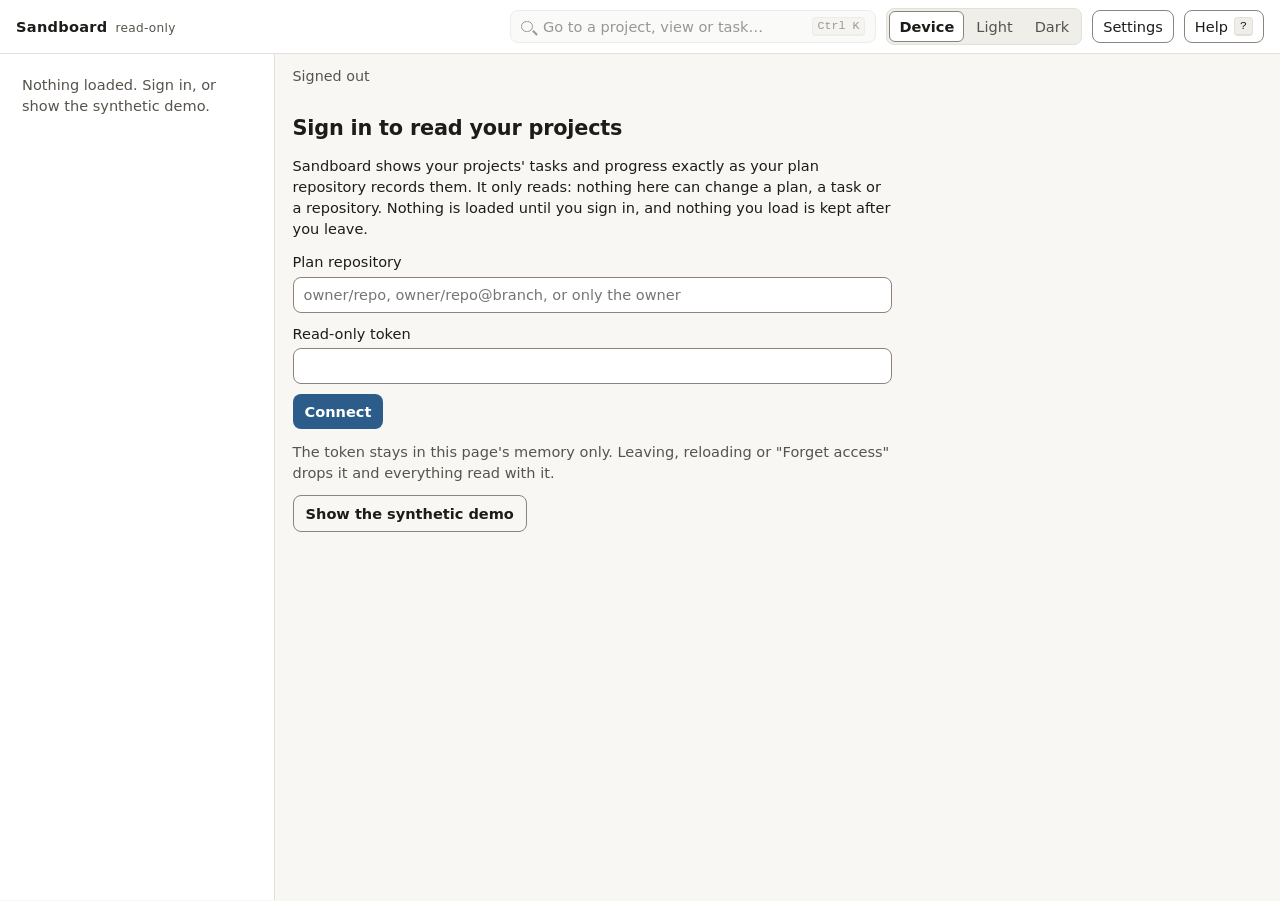
==== src/index.html @ 8b832ea3 "Merge pull request #35: Board, Table, Timeline and Calendar task views Reviewed by ChatGPT: REVIEW P" ====
<!doctype html>
<html lang="en" class="pending">
<head>
<meta charset="utf-8">
<meta http-equiv="Content-Security-Policy" content="default-src 'none'; script-src 'self'; style-src 'self'; img-src 'self' data:; font-src 'self'; connect-src https://api.github.com; base-uri 'none'; form-action 'none'">
<meta name="referrer" content="no-referrer">
<meta name="viewport" content="width=device-width, initial-scale=1">
<title>Sandboard</title>
<link rel="stylesheet" href="style.css">
<script src="demo-data.js" defer></script>
<script src="sb-core.js" defer></script>
<script src="sb-readers.js" defer></script>
<script src="sb-render.js" defer></script>
<script src="sb-model.js" defer></script>
<script src="sb-demo.js" defer></script>
<script src="sb-views.js" defer></script>
<script src="sb-repos.js" defer></script>
<script src="sb-home.js" defer></script>
<script src="sb-taskviews.js" defer></script>
<script src="sb-history.js" defer></script>
<script src="sb-work.js" defer></script>
<script src="sb-code.js" defer></script>
<script src="sb-search.js" defer></script>
<script src="sb-gif.js" defer></script>
<script src="sb-atlas-graph.js" defer></script>
<script src="sb-atlas-tree.js" defer></script>
<script src="sb-atlas-account.js" defer></script>
<script src="sb-atlas.js" defer></script>
<script src="app.js" defer></script>
</head>
<body>
<a class="skip" href="#main">Skip to content</a>
<div class="shell" id="shell">
  <header class="top">
    <button type="button" class="tool menu-btn" id="menu" aria-expanded="false" aria-controls="side">Menu</button>
    <div class="brand">Sandboard <small class="muted" id="mode" data-tip="Sandboard only reads. Nothing here can change a plan, a task or a repository.">read-only</small></div>
    <button type="button" class="tool jump" id="goto-open" aria-keyshortcuts="Control+K Meta+K" disabled><span class="lens" aria-hidden="true"></span>Go to a project, view or task… <kbd>Ctrl K</kbd></button>
    <div class="seg" role="group" aria-label="Theme">
      <button type="button" data-theme-choice="device" aria-pressed="true">Device</button>
      <button type="button" data-theme-choice="light" aria-pressed="false">Light</button>
      <button type="button" data-theme-choice="dark" aria-pressed="false">Dark</button>
    </div>
    <button type="button" class="tool" id="settings-open">Settings</button>
    <button type="button" class="tool" id="help-open" aria-keyshortcuts="?">Help <kbd>?</kbd></button>
    <button type="button" class="tool" id="refresh" hidden>Refresh</button>
    <button type="button" class="tool" id="forget" hidden>Forget access</button>
  </header>
  <nav class="side" id="side" aria-label="Workspace">
    <div class="tree-tools" id="tree-tools" hidden>
      <button type="button" class="tool small" id="expand-all">Expand all</button>
      <button type="button" class="tool small" id="collapse-all">Collapse all</button>
    </div>
    <ul class="tree" role="tree" aria-label="Projects" id="tree"></ul>
  </nav>
  <main id="main" tabindex="-1">
    <p class="state" id="state" role="status">Signed out</p>
    <section id="signed-out" class="signed-out" aria-labelledby="signed-out-h">
      <h1 id="signed-out-h">Sign in to read your projects</h1>
      <p class="plain">Sandboard shows your projects' tasks and progress exactly as your plan repository records them. It only reads: nothing here can change a plan, a task or a repository. Nothing is loaded until you sign in, and nothing you load is kept after you leave.</p>
      <form id="connect" autocomplete="off">
        <label>Plan repository <input id="plan-repo" name="plan-repo" placeholder="owner/repo, owner/repo@branch, or only the owner" spellcheck="false"></label>
        <label>Read-only token <input id="token" name="token" type="password" autocomplete="off" required></label>
        <div class="actions"><button type="submit" class="btn">Connect</button></div>
      </form>
      <p class="plain muted">The token stays in this page's memory only. Leaving, reloading or "Forget access" drops it and everything read with it.</p>
      <div class="actions"><button type="button" class="btn ghost" id="show-demo">Show the synthetic demo</button></div>
    </section>
    <div id="workspace" class="stack" hidden></div>
  </main>
</div>
<dialog id="help" aria-labelledby="help-title">
  <h2 id="help-title">Keyboard</h2>
  <dl class="props help-keys">
    <dt><kbd>Ctrl K</kbd> <kbd>⌘K</kbd></dt><dd>Go to a project, a view or a task</dd>
    <dt><kbd>/</kbd></dt><dd>Search tasks; Account → Search finds words in everything already read</dd>
    <dt><kbd>↑</kbd> <kbd>↓</kbd> <kbd>Home</kbd> <kbd>End</kbd></dt><dd>Move in the tree and in the task list</dd>
    <dt><kbd>→</kbd> <kbd>←</kbd> in the tree</dt><dd>Open a group, close it or go to its parent</dd>
    <dt><kbd>Alt ↑</kbd> <kbd>Alt ↓</kbd> on a project</dt><dd>Move the project up or down in the tree (or drag it); the order is kept in this browser only</dd>
    <dt><kbd>Enter</kbd></dt><dd>Open the item; in the task list, show its details</dd>
    <dt><kbd>T</kbd></dt><dd>Open the task as a tab</dd>
    <dt><kbd>←</kbd> <kbd>→</kbd> on tabs</dt><dd>Move between tabs; <kbd>Delete</kbd> closes one</dd>
    <dt><kbd>←</kbd> <kbd>→</kbd> on a task tab's sections</dt><dd>Move between Details, Brief, Handover, Results, Cross-references and Related</dd>
    <dt><kbd>Esc</kbd></dt><dd>Hide an explanation bubble; close the details, this help or Go to</dd>
  </dl>
  <p class="muted">Sandboard only reads. There is no button that edits, assigns, merges, reviews, re-runs or publishes anything.</p>
  <h2 id="glossary-title">Words used here</h2>
  <p class="muted qual">The same explanations appear in a bubble when you rest the pointer on a word or move to it with the keyboard. Esc hides the bubble.</p>
  <dl class="props glossary" id="glossary" aria-labelledby="glossary-title"></dl>
  <div class="actions"><button type="button" class="btn" id="help-close">Close</button></div>
</dialog>
<dialog id="settings" aria-labelledby="settings-title">
  <h2 id="settings-title">Settings</h2>
  <p class="muted qual">Density and accent colour are kept in this browser only. The theme lasts for this visit.</p>
  <div class="set-row">
    <span id="density-label"><b>Density</b><span class="hint">How tight rows, cards and tree lines are</span></span>
    <div class="seg" role="group" aria-labelledby="density-label">
      <button type="button" data-density-choice="comfortable" aria-pressed="true">Comfortable</button>
      <button type="button" data-density-choice="compact" aria-pressed="false">Compact</button>
    </div>
  </div>
  <div class="set-row">
    <span id="accent-label"><b>Accent colour</b><span class="hint">Main buttons, links and selection</span></span>
    <div class="swatches" role="radiogroup" aria-labelledby="accent-label">
      <button type="button" role="radio" class="sw-blue" data-accent-choice="blue" aria-checked="true" aria-label="Blue"></button>
      <button type="button" role="radio" class="sw-teal" data-accent-choice="teal" aria-checked="false" aria-label="Teal"></button>
      <button type="button" role="radio" class="sw-violet" data-accent-choice="violet" aria-checked="false" aria-label="Violet"></button>
      <button type="button" role="radio" class="sw-rose" data-accent-choice="rose" aria-checked="false" aria-label="Rose"></button>
      <button type="button" role="radio" class="sw-amber" data-accent-choice="amber" aria-checked="false" aria-label="Amber"></button>
      <button type="button" role="radio" class="sw-graphite" data-accent-choice="graphite" aria-checked="false" aria-label="Graphite"></button>
    </div>
  </div>
  <div class="actions"><button type="button" class="btn" id="settings-close">Close</button></div>
</dialog>
<dialog id="goto" aria-labelledby="goto-title">
  <h2 id="goto-title" class="sr">Go to</h2>
  <input id="goto-q" type="text" placeholder="Go to a project, a view or a task" autocomplete="off" spellcheck="false" role="combobox" aria-expanded="true" aria-controls="goto-list" aria-autocomplete="list" aria-label="Go to">
  <ul class="goto-list" id="goto-list" role="listbox" aria-label="Places"></ul>
  <p class="muted qual">Goes to places only. To find words in the tasks, pull requests and files already read, go to Search.</p>
</dialog>
<div id="live" class="sr" role="status" aria-live="polite"></div>
<div id="tip" class="tip" role="tooltip" hidden></div>
<svg id="svg-ns" aria-hidden="true" hidden></svg>
<noscript>Sandboard needs JavaScript.</noscript>
</body>
</html>
---- src/style.css ----
/* Layout: top bar | tree | tabs + view (+ task details). Read-only throughout.
   Every colour is a token defined for light and dark. */
:root {
  --bg: #f8f7f4; --surface: #ffffff; --sunken: #f0eee9; --line: #e3e0d9; --fg: #1d1c19; --muted: #57534c;
  --accent: #2c5d8a; --accent-fg: #ffffff; --focus: #b3470b; --control: #8a857c;
  --s-done: #25704a; --s-review: #5f42a3; --s-progress: #85560a; --s-blocked: #b02e24; --s-not: #5f5a52; --s-removed: #625d55;
  --warn-bg: #fbf0d9; --warn-fg: #6b4500; --bad-bg: #fbe6e2; --bad-fg: #8c1d16; --info-bg: #eaeff5; --info-fg: #1b4268;
  --font-ui: system-ui, -apple-system, "Segoe UI", Roboto, "Helvetica Neue", Arial, sans-serif;
  --font-data: ui-monospace, "SFMono-Regular", Menlo, Consolas, "Liberation Mono", monospace;
  --r: 8px;
  color-scheme: light;
}
@media (prefers-color-scheme: dark) { :root:not([data-theme="light"]) {
  --bg: #191816; --surface: #201f1c; --sunken: #2a2925; --line: #383631; --fg: #ece9e3; --muted: #b0aba2;
  --accent: #8fbbe6; --accent-fg: #10161d; --focus: #ffb27a; --control: #7b766d;
  --s-done: #6fcf98; --s-review: #bfaef2; --s-progress: #e9bd62; --s-blocked: #f58c82; --s-not: #b0aba2; --s-removed: #9a958c;
  --warn-bg: #362a10; --warn-fg: #f2d38c; --bad-bg: #3a1916; --bad-fg: #ffb3aa; --info-bg: #1c2733; --info-fg: #bcd6ef;
  color-scheme: dark; } }
:root[data-theme="dark"] {
  --bg: #191816; --surface: #201f1c; --sunken: #2a2925; --line: #383631; --fg: #ece9e3; --muted: #b0aba2;
  --accent: #8fbbe6; --accent-fg: #10161d; --focus: #ffb27a; --control: #7b766d;
  --s-done: #6fcf98; --s-review: #bfaef2; --s-progress: #e9bd62; --s-blocked: #f58c82; --s-not: #b0aba2; --s-removed: #9a958c;
  --warn-bg: #362a10; --warn-fg: #f2d38c; --bad-bg: #3a1916; --bad-fg: #ffb3aa; --info-bg: #1c2733; --info-fg: #bcd6ef;
  color-scheme: dark; }

/* The page stays invisible until app.js confirms it is not framed; framed, only the refusal shows. */
html.pending body { visibility: hidden; }
html.framed .shell, html.framed dialog { visibility: hidden; }
html.framed #state { visibility: visible; }

* { box-sizing: border-box; }
[hidden] { display: none !important; }
html, body { height: 100%; }
/* Text grows a little with the screen: the browser's own size on phones, about an eighth more on
   wide screens. It follows the reader's browser setting and zoom, since it is a share of it. */
html { font-size: clamp(100%, 88% + 0.2vw, 106%); }
body { margin: 0; background: var(--bg); color: var(--fg); font: 0.875rem/1.45 var(--font-ui); }
button, input, select { font: inherit; color: inherit; }
button:disabled { opacity: 0.6; cursor: not-allowed; }
:focus-visible { outline: 3px solid var(--focus); outline-offset: 2px; }
a { color: var(--accent); }
.skip { position: absolute; left: 8px; top: -60px; background: var(--surface); color: var(--fg); padding: 8px 12px; z-index: 50; border: 2px solid var(--focus); }
.skip:focus { top: 8px; }
.sr { position: absolute; width: 1px; height: 1px; overflow: hidden; clip-path: inset(50%); white-space: nowrap; }
.id, .mono { font-family: var(--font-data); font-size: 0.86em; }
.num, .big, .bval, .grid-table td.num { font-variant-numeric: tabular-nums; }
.muted { color: var(--muted); }
h1, h2, h3 { margin: 0; }
h1 { font-size: 1.25rem; font-weight: 650; letter-spacing: -0.01em; } h2 { font-size: 1rem; font-weight: 650; } h3 { font-size: 0.92rem; font-weight: 600; }
.label { font-size: 0.7rem; letter-spacing: 0.06em; text-transform: uppercase; color: var(--muted); font-weight: 600; margin: 0; }
.stage-tag { font-size: 0.72rem; font-weight: 600; border: 1px solid var(--control); border-radius: 999px; padding: 1px 8px; color: var(--muted); white-space: nowrap; }
.stack { display: grid; gap: 14px; align-content: start; min-width: 0; }
.stack.tight { gap: 6px; }
.plain { margin: 0; }

/* Shell */
.shell { display: grid; grid-template-columns: 16.5rem minmax(0, 1fr); grid-template-rows: auto minmax(0, 1fr); min-height: 100%; }
.top { grid-column: 1 / -1; position: sticky; top: 0; z-index: 5; background: var(--surface); border-bottom: 1px solid var(--line);
  display: flex; gap: 10px; align-items: center; flex-wrap: wrap; padding: 8px 16px; }
.brand { font-weight: 700; letter-spacing: 0.02em; margin-right: auto; display: flex; gap: 8px; align-items: baseline; }
.brand small { font-weight: 400; }
.tool { background: none; border: 1px solid var(--control); border-radius: var(--r); padding: 5px 10px; min-height: 32px; cursor: pointer; display: inline-flex; gap: 6px; align-items: center; }
.tool.menu-btn { display: none; }
/* Chosen options in segmented groups, the main tabs, chips and section tabs are a raised neutral with a
   border, not an accent fill: the accent is kept for the main action and for selection. */
.seg { display: inline-flex; gap: 2px; padding: 2px; background: var(--sunken); border: 1px solid var(--line); border-radius: var(--r); }
.seg button { background: none; border: 1px solid transparent; border-radius: calc(var(--r) - 2px); padding: 4px 9px; min-height: 28px; cursor: pointer; color: var(--muted); }
.seg button[aria-pressed="true"] { background: var(--surface); color: var(--fg); border-color: var(--control); font-weight: 600; }
.side { background: var(--surface); border-right: 1px solid var(--line); padding: 12px 8px 12px 12px; display: grid; gap: 12px; align-content: start; }
.tree-tools { display: flex; gap: 6px; flex-wrap: wrap; }
.tool.small { min-height: 28px; padding: 3px 8px; font-size: 0.8rem; }
.tool.round { border-radius: 999px; min-width: 32px; justify-content: center; padding: 3px; font-size: 1.05rem; line-height: 1; }
.tool.round[aria-disabled=true] { opacity: 0.5; cursor: default; }
main { min-width: 0; padding: 12px 16px 32px 18px; display: grid; gap: 14px; align-content: start; }
main:focus { outline: none; }
.state { margin: 0; color: var(--muted); font-size: 0.86rem; }

/* Tree */
.tree, .tree ul { list-style: none; margin: 0; padding: 0; }
.tree ul { padding-left: 14px; }
.tree .empty { padding: 8px 10px; color: var(--muted); }
.ti { display: flex; align-items: center; gap: 4px; width: 100%; text-align: left; border-radius: 4px; padding: 4px 6px; min-height: 28px; cursor: pointer; }
.ti:hover { background: var(--sunken); }
.ti.current { background: var(--info-bg); color: var(--info-fg); font-weight: 600; }
.ti .tw { width: 1.4em; flex: none; align-self: stretch; display: grid; place-items: center; color: var(--muted); border-radius: 3px; }
.ti .tw:not(:empty):hover { background: var(--line); color: var(--fg); }
.ti .tl { min-width: 0; overflow-wrap: anywhere; }
.ti .sub { margin-left: auto; font-size: 0.75rem; color: var(--muted); white-space: nowrap; }
.ti.current .sub { color: var(--info-fg); }
/* Where a dragged project would land: a line above or below a project's row. */
.ti.drop-before { box-shadow: inset 0 3px 0 var(--focus); }
.ti.drop-after { box-shadow: inset 0 -3px 0 var(--focus); }
[role="treeitem"] { outline: none; }
[role="treeitem"]:focus-visible > .ti { outline: 3px solid var(--focus); outline-offset: -1px; }

/* Notices: each state has a title, a glyph and a colour family */
.notice { border-radius: var(--r); padding: 10px 12px; display: flex; gap: 10px; align-items: flex-start; }
.notice .glyph { font-weight: 700; flex: none; width: 1.4em; text-align: center; }
.notice.warn { background: var(--warn-bg); color: var(--warn-fg); }
.notice.bad { background: var(--bad-bg); color: var(--bad-fg); }
.notice.info { background: var(--info-bg); color: var(--info-fg); }

/* Item tabs: they scroll sideways when many are open, never up and down (the focus ring is drawn inside) */
.tabs { display: flex; gap: 2px; border-bottom: 1px solid var(--line); overflow-x: auto; overflow-y: hidden; }
.tabs button:focus-visible { outline-offset: -3px; }
.tab { display: flex; align-items: center; border: 1px solid transparent; border-bottom: 0; border-radius: var(--r) var(--r) 0 0; }
.tab.on { background: var(--surface); border-color: var(--line); box-shadow: 0 1px 0 var(--surface); }
.tab > button { background: none; border: 0; padding: 7px 10px; min-height: 34px; cursor: pointer; white-space: nowrap; display: inline-flex; gap: 6px; align-items: center; }
.tab .x { padding: 4px 8px; min-width: 28px; }
.kind { font-size: 0.68rem; text-transform: uppercase; letter-spacing: 0.05em; color: var(--muted); }

.head { display: grid; gap: 6px; }
.row1 { display: flex; gap: 10px; align-items: center; flex-wrap: wrap; }
.row1.spread { justify-content: space-between; }
.source { display: flex; flex-wrap: wrap; gap: 4px 14px; font-size: 0.83rem; color: var(--muted); margin: 0; }
.source b { color: var(--fg); font-weight: 600; }
.card { background: var(--surface); border: 1px solid var(--line); border-radius: var(--r); padding: 12px 14px; display: grid; gap: 6px; align-content: start; min-width: 0; }
.grid2 { display: grid; grid-template-columns: repeat(2, minmax(0, 1fr)); gap: 12px; }
.grid3 { display: grid; grid-template-columns: repeat(3, minmax(0, 1fr)); gap: 12px; }

/* Phase strip, status dots, ring */
.strip-wrap { overflow-x: auto; padding-bottom: 4px; }
.strip { display: flex; gap: 6px; align-items: stretch; min-width: max-content; list-style: none; margin: 0; padding: 0; }
.phase { width: 11rem; height: 100%; background: var(--surface); border: 1px solid var(--control); border-radius: var(--r); padding: 9px; display: grid; gap: 6px; align-content: start; text-align: left; cursor: pointer; }
.phase[aria-pressed="true"] { border-color: var(--accent); box-shadow: inset 0 0 0 1px var(--accent); }
.phase .top2 { display: flex; justify-content: space-between; gap: 8px; align-items: baseline; }
.bar { display: block; height: 6px; background: var(--sunken); border-radius: 3px; overflow: hidden; }
.bar > span { display: block; height: 100%; background: var(--accent); }
.bar.unverified > span { background: repeating-linear-gradient(90deg, var(--accent) 0 6px, transparent 6px 9px); }
.dots { display: flex; flex-wrap: wrap; gap: 3px; }
.dot { width: 10px; height: 10px; border-radius: 50%; border: 2px solid currentColor; }
.dot.fill { background: currentColor; }
.dot.removed { border-style: dashed; }
.dot-n { font-size: 11px; line-height: 10px; margin-right: 6px; color: var(--muted); }
.summary { display: grid; grid-template-columns: minmax(0, 1.3fr) repeat(3, minmax(0, 1fr)); gap: 12px; }
.ring-card { grid-template-columns: auto minmax(0, 1fr); align-items: center; gap: 14px; }
.ring { width: 68px; height: 68px; border-radius: 50%; display: grid; place-items: center; background: var(--sunken); }
.ring.none { background: none; border: 2px dashed var(--control); }
.ring .hole { width: 52px; height: 52px; border-radius: 50%; background: var(--surface); }
.big { font-size: 1.45rem; font-weight: 700; }
.qual { font-size: 0.8rem; }
.scopes { display: grid; grid-template-columns: repeat(3, minmax(0, 1fr)); gap: 12px; }

/* Lists, pills */
/* Status pills: a light tint of the status colour, and a mark whose shape says the status too:
   an empty ring (not started), half filled (in progress), a ring with a centre (in review), a tick
   (done), an exclamation mark (blocked), a dashed ring (removed). */
.pill { display: inline-flex; align-items: center; gap: 6px; font-size: 0.76rem; font-weight: 600; padding: 2px 9px 2px 7px; border-radius: 999px;
  background: color-mix(in srgb, currentColor 9%, var(--surface)); white-space: nowrap; }
.pill::before { content: ""; flex: none; box-sizing: border-box; width: 11px; height: 11px; border-radius: 50%; border: 1.5px solid currentColor;
  background: currentColor; display: grid; place-items: center; font-size: 8px; line-height: 1; font-weight: 800; }
.pill.st-not::before { background: none; }
.pill.st-progress::before { background: linear-gradient(90deg, currentColor 50%, transparent 50%); }
.pill.st-review::before { background: radial-gradient(circle, currentColor 0 2px, transparent 2.5px); }
.pill.st-done::before { content: "✓"; background: var(--s-done); border-color: var(--s-done); color: var(--surface); }
.pill.st-blocked::before { content: "!"; background: var(--s-blocked); border-color: var(--s-blocked); color: var(--surface); }
.st-done { color: var(--s-done); } .st-review { color: var(--s-review); } .st-progress { color: var(--s-progress); }
.st-blocked { color: var(--s-blocked); } .st-not { color: var(--s-not); } .st-removed { color: var(--s-removed); }
/* A hollow mark has no glyph, so it keeps the pill's own colour even on a status whose mark has one. */
.st-removed.pill::before, .pill.hollow::before { content: ""; background: none; border: 1.5px dashed currentColor; color: inherit; }
.pill.st-invalid::before { content: "!"; background: var(--bad-fg); border-color: var(--bad-fg); color: var(--surface); }
.st-invalid { color: var(--bad-fg); }
.filters { display: flex; flex-wrap: wrap; gap: 8px; align-items: end; }
.filters label { display: grid; gap: 2px; font-size: 0.78rem; color: var(--muted); }
.filters input, .filters select { min-height: 34px; padding: 4px 8px; border: 1px solid var(--control); border-radius: var(--r); background: var(--surface); }
.filters input { width: 13rem; max-width: 100%; }
.list { list-style: none; margin: 0; padding: 0; background: var(--surface); border: 1px solid var(--line); border-radius: var(--r); }
.row { display: grid; grid-template-columns: 4.6rem minmax(0, 1fr) auto; gap: 3px 10px; padding: 8px 12px; border-top: 1px solid var(--line); cursor: pointer; align-items: center; }
.row:first-child { border-top: 0; }
.row[aria-selected="true"] { background: var(--info-bg); }
.row .meta { grid-column: 2 / 4; font-size: 0.78rem; color: var(--muted); overflow-wrap: anywhere; }
.row .raw { grid-column: 2 / 4; overflow-wrap: anywhere; }
.results ul { margin: 4px 0 0; padding-left: 1.1em; display: grid; gap: 4px; }
.results a { overflow-wrap: anywhere; }
.work { display: grid; grid-template-columns: minmax(0, 1fr); gap: 14px; align-items: start; }
.work.with-details { grid-template-columns: minmax(0, 11fr) minmax(0, 9fr); }
.feed { list-style: none; margin: 0; padding: 0; display: grid; gap: 2px; }
.feed li { display: flex; flex-wrap: wrap; gap: 4px 8px; align-items: center; padding: 6px 0; border-top: 1px solid var(--line); font-size: 0.86rem; }
.feed li:first-child { border-top: 0; }
.task-list, .pair .feed.events { max-height: 32rem; overflow-y: auto; padding-right: 4px; }
.pair { align-items: start; }
.linkbtn { background: none; border: 0; padding: 0; color: var(--accent); cursor: pointer; text-align: left; text-decoration: underline; text-underline-offset: 2px; }
.needs .linkbtn { min-height: 24px; min-width: 24px; }
.needs li { display: flex; flex-wrap: wrap; gap: 4px 6px; align-items: center; }
.ref-title { color: var(--muted); font-size: 0.84rem; }
.chips { display: flex; gap: 4px; flex-wrap: wrap; }
.chips button { background: none; border: 1px solid var(--line); border-radius: 999px; padding: 4px 12px; min-height: 30px; cursor: pointer; color: var(--muted); }
.chips button[aria-pressed="true"] { background: var(--surface); color: var(--fg); border-color: var(--control); box-shadow: inset 0 0 0 1px var(--control); font-weight: 600; }

/* Task details */
.inspector { background: var(--surface); border: 1px solid var(--line); border-radius: var(--r); padding: 14px; display: grid; gap: 12px; position: sticky; top: 64px; max-height: calc(100vh - 80px); overflow: auto; min-width: 0; }
.inspector.in-tab { position: static; max-height: none; }
.inspector header { display: flex; justify-content: space-between; gap: 8px; align-items: start; }
dl.props { display: grid; grid-template-columns: max-content minmax(0, 1fr); gap: 4px 12px; margin: 0; font-size: 0.86rem; }
dl.props dt { color: var(--muted); }
dl.props dd { margin: 0; min-width: 0; overflow-wrap: anywhere; }
dl.props.wide { background: var(--surface); border: 1px solid var(--line); border-radius: var(--r); padding: 12px 14px; gap: 6px 16px; }
.tab-title { margin: 0; display: flex; flex-wrap: wrap; gap: 6px 10px; align-items: center; font-weight: 600; }
.subtabs { display: flex; flex-wrap: wrap; gap: 4px; border-bottom: 1px solid var(--line); padding-bottom: 6px; }
.subtabs button { background: none; border: 1px solid var(--line); border-radius: 999px; padding: 4px 12px; min-height: 30px; cursor: pointer; color: var(--muted); }
.subtabs button[aria-selected="true"] { background: var(--surface); color: var(--fg); border-color: var(--control); box-shadow: inset 0 0 0 1px var(--control); font-weight: 600; }
.sub-panel { max-width: 64rem; }
.sub-panel .doc { max-height: none; }
.glossary { margin-top: 6px; max-height: 40vh; overflow: auto; }
/* Explanation bubble */
.tip { position: fixed; z-index: 60; max-width: min(22rem, calc(100vw - 16px)); background: var(--fg); color: var(--bg); padding: 6px 9px; border-radius: var(--r);
  font-size: 0.8rem; line-height: 1.4; white-space: pre-line; box-shadow: 0 2px 8px rgb(0 0 0 / 0.25); }
.facts { display: grid; gap: 4px; font-size: 0.84rem; }
.facts ul, .needs { margin: 4px 0 0; padding-left: 1.1em; display: grid; gap: 4px; }
.doc { background: var(--sunken); border-radius: var(--r); padding: 10px; white-space: pre-wrap; overflow-wrap: anywhere; font-size: 0.85rem; max-height: 16rem; overflow: auto; margin: 0; }
.btn { background: var(--accent); color: var(--accent-fg); border: 0; border-radius: var(--r); padding: 7px 12px; min-height: 34px; cursor: pointer; font-weight: 600; }
.btn.ghost { background: none; color: var(--fg); border: 1px solid var(--control); }
.actions { display: flex; gap: 8px; flex-wrap: wrap; }
.status-line { min-height: 1.4em; font-size: 0.84rem; margin: 0; }
details summary { cursor: pointer; min-height: 24px; padding: 2px 0; }

/* Sign-in */
.signed-out { display: grid; gap: 12px; max-width: 36rem; padding-top: 12px; }
.signed-out form { display: grid; gap: 10px; }
.signed-out label { display: grid; gap: 4px; }
.signed-out input { min-height: 36px; padding: 4px 10px; border: 1px solid var(--control); border-radius: var(--r); background: var(--surface); }

/* Dialogs: help and Go to */
dialog { border: 1px solid var(--line); border-radius: var(--r); background: var(--surface); color: var(--fg); width: min(34rem, calc(100vw - 32px)); padding: 14px; }
dialog::backdrop { background: rgb(0 0 0 / 0.45); }
.goto-list { list-style: none; margin: 8px 0 0; padding: 0; max-height: 50vh; overflow: auto; }
.goto-list li { padding: 7px 10px; border-radius: 4px; cursor: pointer; display: flex; justify-content: space-between; gap: 8px; }
.goto-list li[aria-selected="true"] { background: var(--info-bg); color: var(--info-fg); }
#goto-q { width: 100%; min-height: 36px; padding: 4px 10px; border: 1px solid var(--control); border-radius: var(--r); background: var(--surface); }
kbd { font-family: var(--font-data); font-size: 0.8em; border: 1px solid var(--line); border-bottom-width: 2px; border-radius: 4px; padding: 0 5px; background: var(--sunken); }
.help-keys { margin-top: 12px; }

@media (max-width: 1150px) { .summary { grid-template-columns: repeat(2, minmax(0, 1fr)); } .work, .work.with-details { grid-template-columns: minmax(0, 1fr); } .inspector { position: static; max-height: none; order: -1; } }
@media (max-width: 860px) {
  .shell { grid-template-columns: minmax(0, 1fr); }
  .tool.menu-btn { display: inline-flex; }
  .side { display: none; border-right: 0; border-bottom: 1px solid var(--line); padding: 12px 16px; }
  .shell.menu-open .side { display: grid; }
  main { padding-left: 16px; }
  .grid2, .grid3, .scopes { grid-template-columns: minmax(0, 1fr); }
}
@media (max-width: 520px) { .tool kbd { display: none; } .summary { grid-template-columns: minmax(0, 1fr); } .row { grid-template-columns: 4.2rem minmax(0, 1fr); } .row .pill { grid-column: 2; justify-self: start; } .brand small { display: none; } }
@media (prefers-reduced-motion: no-preference) { .bar > span { transition: width 0.3s ease; } }

/* A task's review cycle: each pull request as a card, its handoffs in order. */
.cycle .pull { display: grid; gap: 6px; }
.cycle .pull h4 { margin: 0; font-size: 0.95rem; overflow-wrap: anywhere; }
.handoffs { margin: 0; padding-left: 1.2em; display: grid; gap: 8px; }
.handoff { overflow-wrap: anywhere; }
.handoff .hstate { font-weight: 600; }
.handoff.superseded > div:first-child { color: var(--muted); }
.warn-text { color: var(--warn-fg); }

/* Repository overview: the portfolio table, counters, bar charts (one series each, values as text),
   lifespans, the stars scatter and the activity feed. GitHub activity, never progress. */
.table-wrap { overflow-x: auto; background: var(--surface); border: 1px solid var(--line); border-radius: var(--r); }
.grid-table { border-collapse: collapse; width: 100%; font-size: 0.84rem; }
.grid-table th, .grid-table td { text-align: left; padding: 6px 10px; border-top: 1px solid var(--line); vertical-align: top; }
.grid-table thead th { border-top: 0; font-size: 0.72rem; text-transform: uppercase; letter-spacing: 0.05em; color: var(--muted); white-space: nowrap; }
.grid-table th[scope="row"] { font-weight: 400; }
.grid-table td.num { text-align: right; white-space: nowrap; }
.grid-table .linkbtn { min-height: 24px; white-space: nowrap; }
.filters label.check { display: flex; gap: 6px; align-items: center; min-height: 34px; }
.filters label.check input { width: auto; min-height: 0; }
.open-form input { width: 16rem; }
details.group > summary { padding: 6px 0; }
details.group > .table-wrap { margin-top: 4px; }
.counters { display: grid; grid-template-columns: repeat(6, minmax(0, 1fr)); gap: 12px; }
.bars { list-style: none; margin: 0; padding: 0; display: grid; gap: 4px; }
.bars li { display: grid; grid-template-columns: minmax(5rem, 9rem) minmax(0, 1fr) auto; gap: 8px; align-items: center; font-size: 0.82rem; min-height: 24px; }
.bars .bname { overflow-wrap: anywhere; }
.btrack { display: flex; gap: 2px; height: 10px; background: var(--sunken); border-radius: 3px; overflow: hidden; }
.btrack .fill { display: block; height: 100%; background: var(--accent); border-radius: 0 4px 4px 0; flex: none; }
.btrack .fill.hatch { background: repeating-linear-gradient(45deg, var(--accent) 0 3px, transparent 3px 6px); box-shadow: inset 0 0 0 1px var(--accent); }
.btrack .fill.hollow { background: none; box-shadow: inset 0 0 0 1px var(--control); }
.spans .btrack .fill { border-radius: 4px; }
.bval { color: var(--muted); white-space: nowrap; }
.plot { position: relative; height: 13rem; padding: 8px 12px 22px 40px; }
.plot-area { position: absolute; left: 40px; right: 12px; top: 8px; bottom: 22px; border-left: 1px solid var(--control); border-bottom: 1px solid var(--control); }
.plot .pt { position: absolute; width: 12px; height: 12px; margin: 0 0 -6px -6px; border-radius: 50%; background: var(--accent); box-shadow: 0 0 0 2px var(--surface); }
.plot .tick { position: absolute; font-size: 0.72rem; color: var(--muted); }
.plot .y1 { left: 0; top: 2px; width: 34px; text-align: right; }
.plot .y0 { left: 0; bottom: 16px; width: 34px; text-align: right; }
.plot .x0 { left: 40px; bottom: 0; }
.plot .x1 { right: 12px; bottom: 0; }
.events li { gap: 4px 10px; }
.ev { font-size: 0.72rem; font-weight: 600; text-transform: uppercase; letter-spacing: 0.04em; color: var(--muted); border: 1px solid var(--control); border-radius: 999px; padding: 0 7px; white-space: nowrap; }
.ev-title { overflow-wrap: anywhere; min-width: 0; }
.coverage { margin: 0; padding-left: 1.1em; font-size: 0.8rem; color: var(--muted); display: grid; gap: 2px; }
@media (max-width: 1150px) { .counters { grid-template-columns: repeat(3, minmax(0, 1fr)); } }
@media (max-width: 520px) { .counters { grid-template-columns: repeat(2, minmax(0, 1fr)); } .bars li { grid-template-columns: minmax(0, 1fr) auto; } .bars .btrack { grid-column: 1 / -1; grid-row: 2; } .open-form input { width: 100%; } }

/* History: rows of commits with the graph drawn beside them; refs as small labels; commits by day. */
.hist-graph { position: relative; overflow: auto; max-height: 34rem; border: 1px solid var(--line); border-radius: var(--r); background: var(--surface); }
.hist-canvas { position: absolute; left: 0; top: 0; pointer-events: none; }
.hist-rows { list-style: none; margin: 0; padding: 0; min-width: max-content; }
.hist-tail { padding: 8px 12px; position: sticky; left: 0; width: max-content; }
.hist-rows li { display: flex; flex-wrap: nowrap; gap: 4px 10px; align-items: center; padding-right: 12px; font-size: 0.84rem; white-space: nowrap; box-sizing: border-box; }
.hist-rows li .ev-title { max-width: 32rem; overflow: hidden; text-overflow: ellipsis; }
.ref { border: 1px solid var(--control); border-radius: 999px; padding: 0 8px; font-size: 0.74rem; font-family: var(--font-data); }
.ref-read { border-color: var(--accent); color: var(--accent); font-weight: 600; }
.ref-tag { border-style: dashed; }
.heat { display: grid; grid-auto-flow: column; grid-template-rows: repeat(7, 12px); grid-auto-columns: 12px; gap: 3px; overflow-x: auto; padding-bottom: 4px; }
.heat span, .legend .sw { width: 12px; height: 12px; border-radius: 2px; display: inline-block; }
.heat .pad { visibility: hidden; }
.h0 { background: var(--sunken); }
.h1 { background: color-mix(in srgb, var(--accent) 30%, var(--surface)); }
.h2 { background: color-mix(in srgb, var(--accent) 55%, var(--surface)); }
.h3 { background: color-mix(in srgb, var(--accent) 78%, var(--surface)); }
.h4 { background: var(--accent); }
.legend { display: flex; align-items: center; gap: 4px; flex-wrap: wrap; }

/* Work evidence: a pull request's reviews and checks open in a row under it; release assets as plain text. */
.grid-table tr.detail > td { background: var(--sunken); border-top: 0; padding: 8px 12px 12px; }
.grid-table tr.detail .feed li { padding: 4px 0; }
.grid-table .pill { margin-bottom: 2px; }
.plain-list { margin: 4px 0 0; padding-left: 1.1em; font-size: 0.84rem; display: grid; gap: 2px; }
[data-part=releases] details summary { cursor: pointer; font-size: 0.84rem; }
.grid-table td.wide { min-width: 12rem; }
.feed .plain-list li { display: list-item; border: 0; padding: 0; }

/* Files: the tree beside the file viewer; text and diffs in numbered rows; hidden characters shown boxed. */
.files { display: grid; grid-template-columns: minmax(0, 18rem) minmax(0, 1fr); gap: 12px; align-items: start; }
.find { display: grid; gap: 2px; font-size: 0.78rem; color: var(--muted); }
.find input, .cmp-form input { min-height: 34px; padding: 4px 8px; border: 1px solid var(--control); border-radius: var(--r); background: var(--surface); color: var(--fg); }
.ftree { list-style: none; margin: 0; padding: 0; font-size: 0.84rem; }
.ftree .ftree { padding-left: 14px; }
.fnode { display: flex; gap: 4px; align-items: baseline; width: 100%; min-height: 28px; padding: 3px 6px; background: none; border: 0; border-radius: 4px; color: var(--fg); text-align: left; cursor: pointer; font: inherit; }
.fnode:hover { background: var(--sunken); }
.fnode.current { background: var(--info-bg); color: var(--info-fg); font-weight: 600; }
.fnode .tw { width: 1em; flex: none; color: var(--muted); }
.fnode .fname { overflow-wrap: anywhere; min-width: 0; }
.found .fnode .fname { font-family: var(--font-data); font-size: 0.86em; }
.fpath { margin: 0; font-size: 0.9rem; overflow-wrap: anywhere; }
pre.code { margin: 0; background: var(--sunken); border-radius: var(--r); padding: 8px 0; overflow: auto; max-height: 36rem; font: 0.82rem/1.5 var(--font-data); tab-size: 4; }
pre.code > div { display: flex; min-width: max-content; padding-right: 12px; }
pre.code .ln { flex: none; width: 3.2em; padding-right: 10px; text-align: right; color: var(--muted); user-select: none; }
pre.code .mk { flex: none; width: 1.2em; color: var(--muted); }
pre.code .tx { white-space: pre; }
pre.code .hid, .excerpt .hid { border: 1px solid var(--warn-fg); border-radius: 3px; padding: 0 2px; margin: 0 1px; color: var(--warn-fg); background: var(--warn-bg); font-size: 0.85em; }
pre.diff .add { background: color-mix(in srgb, var(--s-done) 16%, var(--sunken)); }
pre.diff .del { background: color-mix(in srgb, var(--s-blocked) 14%, var(--sunken)); }
pre.diff .add .mk { color: var(--s-done); } pre.diff .del .mk { color: var(--s-blocked); }
pre.diff .hunk, pre.diff .note { color: var(--muted); }
.cmp-form { display: flex; flex-wrap: wrap; gap: 8px; align-items: end; }
.cmp-form label { display: grid; gap: 2px; font-size: 0.78rem; color: var(--muted); }
.cmp-form input { width: 18rem; max-width: 100%; }
.found-list .linkbtn { overflow-wrap: anywhere; }
.found-list .hit { flex-basis: 100%; font-size: 0.82rem; overflow-wrap: anywhere; }
@media (max-width: 860px) { .files { grid-template-columns: minmax(0, 1fr); } }
@media (max-width: 520px) { .cmp-form label, .cmp-form input { width: 100%; } }
/* The two main tabs: the dashboard as it was, and the Atlas. */
.major { display: flex; gap: 2px; padding: 3px; background: var(--sunken); border: 1px solid var(--line); border-radius: var(--r); width: max-content; max-width: 100%; }
.major button { background: none; border: 1px solid transparent; border-radius: calc(var(--r) - 2px); padding: 5px 18px; min-height: 32px; cursor: pointer; font-weight: 600; color: var(--muted); }
.major button[aria-selected="true"] { background: var(--surface); color: var(--fg); border-color: var(--control); }
.major button:focus-visible { outline-offset: -3px; }
/* Atlas panels: a title row with a summary and actions, the picture, its key and how to move in it. */
.atlas-panel .ph { display: flex; flex-wrap: wrap; align-items: center; gap: 6px 14px; }
.atlas-panel h2 { margin: 0; font-size: 1rem; }
.atlas-panel .phacts { margin-left: auto; display: flex; gap: 6px; }
.legend { display: flex; flex-wrap: wrap; gap: 4px 14px; font-size: 0.8rem; color: var(--muted); align-items: center; }
.legend b { color: var(--fg); font-family: var(--font-data); font-weight: 600; }
.btn.small { min-height: 28px; padding: 3px 10px; font-size: 0.8rem; }
.atlas-graph { max-height: 35rem; overflow: auto; cursor: grab; border: 1px solid var(--line); border-radius: var(--r); background: var(--surface); }
.atlas-graph.dragging { cursor: grabbing; user-select: none; }
.atlas-graph svg { display: block; max-width: none; }
.atlas-graph .gn circle { stroke: var(--surface); stroke-width: 3; }
.atlas-graph .gn:hover circle { stroke: var(--fg); }
.atlas-graph .gc { outline: none; }
.atlas-graph .gc:focus-visible circle { stroke: var(--focus); stroke-width: 4; }
.atlas-graph text.fl { font: 600 10px var(--font-data); }
.atlas-graph .guide { stroke: var(--line); }
.gkey { border-collapse: collapse; font-size: 0.8rem; }
.gkey th { text-align: left; font-weight: 600; color: var(--muted); padding: 0 14px 4px 0; }
.gkey td { padding: 2px 14px 2px 0; max-width: 22rem; overflow: hidden; text-overflow: ellipsis; white-space: nowrap; }
.cthint { color: var(--muted); font-size: 0.78rem; }
/* Atlas code tree: a dark stage of its own, as the picture is drawn on dark in every theme. */
.ct-start { display: flex; flex-wrap: wrap; align-items: center; gap: 8px 14px; }
.ct-start p { margin: 0; max-width: 46rem; font-size: 0.8rem; }
.ct-tools, .ct-bar, .atlas-panel .acts { display: flex; flex-wrap: wrap; align-items: center; gap: 6px; }
.ct-tools .seg { display: inline-flex; gap: 2px; }
#ct-play[aria-pressed="true"] { background: var(--accent); color: var(--accent-fg); }
.ct-wrap { position: relative; margin: 8px 0 4px; }
#ct-canvas { display: block; width: 100%; height: 28rem; max-height: 70vh; border-radius: var(--r); background: #0b0e14; cursor: grab; touch-action: none; }
.ct-tip { position: absolute; z-index: 2; max-width: 260px; padding: 4px 8px; border: 1px solid var(--line); border-radius: var(--r); background: var(--surface); color: var(--fg);
  font-size: 0.78rem; white-space: pre-line; overflow-wrap: anywhere; pointer-events: none; }
.ct-bar input[type="range"] { flex: 1 1 12rem; min-width: 8rem; }
#ct-gaps { margin: 0 0 6px; font-size: 0.8rem; }
#ct-cap { font-size: 0.78rem; }
.ct-files { margin: 6px 0; font-size: 0.82rem; }
.ct-files summary { cursor: pointer; min-height: 24px; }
.ct-files p { margin: 6px 0; }
.ct-paths { max-height: 16rem; overflow: auto; margin: 4px 0; padding-left: 1.6rem; font-size: 0.78rem; overflow-wrap: anywhere; }
.atlas-parts { align-self: start; }
.ac-profile { display: flex; gap: 14px; align-items: flex-start; }
.ac-avatar { flex: none; width: 56px; height: 56px; border-radius: 50%; display: grid; place-items: center; background: var(--accent); color: var(--accent-fg); font-size: 1.5rem; font-weight: 600; }
.ac-who { display: grid; gap: 4px; min-width: 0; }
.ac-who h3 { margin: 0; font-size: 1.15rem; overflow-wrap: anywhere; }
.ac-who p { margin: 0; max-width: 46rem; overflow-wrap: anywhere; }
.ac-meta { display: flex; flex-wrap: wrap; gap: 4px 14px; font-size: 0.82rem; color: var(--muted); }
.ac-meta span { overflow-wrap: anywhere; }
.ac-meta b { color: var(--fg); }
#ac-activity h3 { margin: 0; font-size: 0.95rem; }
.ac-heat-box { overflow-x: auto; }
.ac-heat { display: block; min-width: 260px; max-width: 640px; width: 100%; height: auto; }
.ac-lbl { font-size: 9px; fill: var(--muted); }
.ac-cell { display: inline-block; width: 11px; height: 11px; border-radius: 2px; }
rect.ac-l0 { fill: var(--sunken); } i.ac-l0 { background: var(--sunken); }
rect.ac-l1 { fill: color-mix(in srgb, var(--accent) 35%, var(--surface)); } i.ac-l1 { background: color-mix(in srgb, var(--accent) 35%, var(--surface)); }
rect.ac-l2 { fill: color-mix(in srgb, var(--accent) 58%, var(--surface)); } i.ac-l2 { background: color-mix(in srgb, var(--accent) 58%, var(--surface)); }
rect.ac-l3 { fill: color-mix(in srgb, var(--accent) 80%, var(--surface)); } i.ac-l3 { background: color-mix(in srgb, var(--accent) 80%, var(--surface)); }
rect.ac-l4 { fill: var(--accent); } i.ac-l4 { background: var(--accent); }
.ac-legend { display: flex; flex-wrap: wrap; align-items: center; gap: 4px; font-size: 0.8rem; color: var(--muted); }
.ac-busy { margin-left: auto; }
.ac-busy b { color: var(--fg); }
.ac-mix { display: grid; gap: 4px; max-width: 32rem; }
.ac-bar { display: grid; grid-template-columns: minmax(6rem, 9rem) 1fr 2.5rem; gap: 8px; align-items: center; font-size: 0.82rem; }
.ac-bar .trk { height: 8px; border-radius: 4px; background: var(--sunken); overflow: hidden; }
.ac-bar .fil { display: block; height: 100%; background: var(--accent); }
.ac-bar .val { text-align: right; font-family: var(--font-data); }
.ac-feed { list-style: none; margin: 0; padding: 0; display: grid; gap: 4px; font-size: 0.85rem; }
.ac-feed li { display: grid; grid-template-columns: 2.6rem 1fr auto; gap: 8px; align-items: baseline; }
.ac-feed li > span:nth-child(2) { overflow-wrap: anywhere; }
.ac-list { list-style: none; margin: 0; padding: 0; display: grid; gap: 8px; max-height: 28rem; overflow: auto; }
.ac-list li { display: grid; gap: 2px; padding: 6px 8px; border: 1px solid var(--line); border-radius: var(--r); min-width: 0; }
.ac-list li[hidden] { display: none; }
.ac-list .muted { overflow-wrap: anywhere; font-size: 0.85rem; }
.ac-star-name { display: flex; flex-wrap: wrap; gap: 6px; align-items: baseline; font-weight: 600; overflow-wrap: anywhere; }
.ac-search { display: flex; flex-wrap: wrap; gap: 6px; align-items: center; font-size: 0.85rem; }
.ac-search input { min-width: 0; flex: 1 1 12rem; max-width: 24rem; }
#ac-extras h3 { margin: 0; font-size: 0.95rem; }
.ac-mark { font-family: var(--font-data); font-size: 0.72rem; color: var(--muted); text-align: center; border: 1px solid var(--line); border-radius: 4px; }
.btn[aria-disabled="true"] { opacity: 0.7; cursor: progress; }
.saved { display: grid; gap: 6px; margin: 8px 0; padding: 8px; border: 1px solid var(--line); border-radius: var(--r); background: var(--sunken); }
.saved .preview { display: block; max-width: 100%; height: auto; border-radius: var(--r); }
.saved p { margin: 0; font-size: 0.78rem; }
#ac-vs h3 { margin: 0; font-size: 0.95rem; }
.ac-vs-form { display: flex; flex-wrap: wrap; gap: 8px; align-items: center; }
.ac-vs-score { margin: 0; font-size: 1.05rem; overflow-wrap: anywhere; }
.ac-vs-score strong { font-family: var(--font-data); font-size: 1.3rem; padding: 0 6px; }
.ac-vs-table { width: 100%; border-collapse: collapse; font-size: 0.85rem; }
.ac-vs-table caption { text-align: left; padding: 6px 8px; caption-side: bottom; }
.ac-vs-table th, .ac-vs-table td { padding: 4px 8px; text-align: left; border-top: 1px solid var(--line); overflow-wrap: anywhere; }
.ac-vs-table td { min-width: 7rem; }
.ac-vs-table .val { font-family: var(--font-data); }
.ac-vs-table .trk { display: block; height: 6px; margin-top: 3px; border-radius: 3px; background: var(--sunken); overflow: hidden; }
.ac-vs-table .fil { display: block; height: 100%; background: var(--muted); }
.ac-vs-table .fil.win { background: var(--accent); }
.ac-vs-table td.win { font-weight: 600; }
.ac-won { font-size: 0.75rem; color: var(--muted); font-weight: 400; }
.ac-vs-pair { display: grid; grid-template-columns: repeat(auto-fit, minmax(14rem, 1fr)); gap: 12px; }
.ac-vs-langs h4 { margin: 0 0 4px; font-size: 0.88rem; overflow-wrap: anywhere; }
.ac-vs-langs .ac-list { max-height: none; }
#ac-badge h3 { margin: 0; font-size: 0.95rem; }
.ac-badge-box { overflow-x: auto; }
.ac-badge { display: block; width: 100%; max-width: 495px; height: auto; }
#ac-badge-md { overflow-wrap: anywhere; }

/* Accent colour, chosen in Settings (blue when none is chosen). Each has a light and a dark value. */
:root[data-accent="teal"] { --accent: #1b6b66; }
:root[data-accent="violet"] { --accent: #5f42a3; }
:root[data-accent="rose"] { --accent: #a3365c; }
:root[data-accent="amber"] { --accent: #88500f; }
:root[data-accent="graphite"] { --accent: #3d3a35; }
@media (prefers-color-scheme: dark) {
  :root[data-accent="teal"]:not([data-theme="light"]) { --accent: #6cc7bd; }
  :root[data-accent="violet"]:not([data-theme="light"]) { --accent: #b7a2f0; }
  :root[data-accent="rose"]:not([data-theme="light"]) { --accent: #ef9bb8; }
  :root[data-accent="amber"]:not([data-theme="light"]) { --accent: #e8b070; }
  :root[data-accent="graphite"]:not([data-theme="light"]) { --accent: #d6d2ca; }
}
:root[data-theme="dark"][data-accent="teal"] { --accent: #6cc7bd; }
:root[data-theme="dark"][data-accent="violet"] { --accent: #b7a2f0; }
:root[data-theme="dark"][data-accent="rose"] { --accent: #ef9bb8; }
:root[data-theme="dark"][data-accent="amber"] { --accent: #e8b070; }
:root[data-theme="dark"][data-accent="graphite"] { --accent: #d6d2ca; }

/* Compact density, chosen in Settings: tighter rows, cards and tree lines. */
:root[data-density="compact"] .row { padding: 4px 10px; }
:root[data-density="compact"] .card { padding: 8px 10px; gap: 4px; }
:root[data-density="compact"] .ti { min-height: 24px; padding: 2px 6px; }
:root[data-density="compact"] .feed li { padding: 3px 0; }
:root[data-density="compact"] .grid-table th, :root[data-density="compact"] .grid-table td { padding: 3px 8px; }
:root[data-density="compact"] main { gap: 10px; }

/* Top bar: Go to shown as a wide search field. */
.tool.jump { min-width: min(22rem, 40vw); justify-content: flex-start; background: var(--bg); color: var(--muted); border-color: var(--line); }
.tool.jump kbd { margin-left: auto; }
.tool.jump .lens { margin-right: 4px; width: 0.8em; height: 0.8em; border: 1.6px solid currentColor; border-radius: 50%; position: relative; flex: none; }
.tool.jump .lens::after { content: ""; position: absolute; width: 1.6px; height: 0.4em; background: currentColor; right: -0.22em; bottom: -0.32em; transform: rotate(-45deg); }

/* Settings dialog: density and accent. */
.set-row { display: flex; flex-wrap: wrap; gap: 8px 16px; align-items: center; justify-content: space-between; padding: 10px 0; border-top: 1px solid var(--line); }
.set-row:first-of-type { border-top: 0; }
.set-row .hint { display: block; font-size: 0.8rem; color: var(--muted); font-weight: 400; }
.swatches { display: flex; gap: 8px; }
.swatches button { width: 30px; height: 30px; border-radius: 50%; border: 2px solid var(--surface); box-shadow: 0 0 0 1px var(--control); cursor: pointer; padding: 0; display: grid; place-items: center; color: #ffffff; font-weight: 700; }
.swatches button[aria-checked="true"] { box-shadow: 0 0 0 2px var(--fg); }
.swatches button[aria-checked="true"]::after { content: "✓"; }
.sw-blue { background: #2c5d8a; } .sw-teal { background: #1b6b66; } .sw-violet { background: #5f42a3; }
.sw-rose { background: #a3365c; } .sw-amber { background: #88500f; } .sw-graphite { background: #3d3a35; }

/* Loading: grey placeholder rows while GitHub is read; the word stays for screen readers. */
.skel { display: grid; gap: 9px; padding: 8px 0 2px; }
.skel i { display: block; height: 0.7rem; border-radius: 6px; background: var(--sunken); }
.skel i:nth-child(1) { width: 72%; } .skel i:nth-child(2) { width: 54%; } .skel i:nth-child(3) { width: 64%; }
.notice[data-state="loading"] { background: var(--surface); color: var(--fg); border: 1px solid var(--line); }
.notice[data-state="loading"] > div { flex: 1; }
.notice[data-state="loading"] .glyph { color: var(--muted); }
.notice[data-state="loading"] > div > div:not(.skel) { color: var(--muted); }
@media (prefers-reduced-motion: no-preference) {
  .skel i { animation: skel 1.4s ease-in-out infinite; }
  @keyframes skel { 50% { opacity: 0.45; } }
}

/* Empty states: a small mark, a heading and one line, centred. */
.notice.info[data-state="empty"], .notice.info[data-state="no-match"], .notice.info[data-state="none"] {
  background: var(--surface); color: var(--fg); border: 1px dashed var(--line); flex-direction: column; align-items: center; text-align: center; padding: 22px 16px; gap: 8px; }
.notice.info[data-state="empty"] .glyph, .notice.info[data-state="no-match"] .glyph, .notice.info[data-state="none"] .glyph {
  width: 40px; height: 40px; border-radius: 12px; background: var(--sunken); color: var(--muted); display: grid; place-items: center; font-size: 1.1rem; }
.notice.info[data-state="empty"] > div > div, .notice.info[data-state="no-match"] > div > div, .notice.info[data-state="none"] > div > div { color: var(--muted); }

/* Home: the greeting, four joined counts, the projects table, open work and activity by day. */
.home-head h1 { font-size: 1.6rem; }
.home-head h1:focus { outline: none; }
.kcells { display: grid; grid-template-columns: repeat(4, minmax(0, 1fr)); padding: 0; gap: 0; }
.kcell { padding: 12px 16px; border-left: 1px solid var(--line); display: grid; gap: 2px; align-content: start; }
.kcell:first-child { border-left: 0; }
.kcell .kv { font-size: 1.7rem; font-weight: 650; line-height: 1.2; }
.kcell .bad, .kcell .kv.bad { color: var(--s-blocked); }
.kcell .good { color: var(--s-done); }
.home-grid { display: grid; grid-template-columns: minmax(0, 3fr) minmax(0, 2fr); gap: 14px; align-items: start; }
.table-wrap.flat { border: 0; background: none; }
.home-table .grid-table th[scope="row"] { font-weight: 600; min-width: 9rem; }
.pstate { margin: 2px 0 0 calc(1.45rem + 8px); font-weight: 400; }
.nowrap { white-space: nowrap; }
.pname { display: inline-flex; gap: 8px; align-items: center; text-decoration: none; color: var(--fg); font-weight: 600; }
.pname:hover { text-decoration: underline; }
.ptile { flex: none; width: 1.45rem; height: 1.45rem; border-radius: 6px; display: inline-grid; place-items: center; font-size: 0.72rem; font-weight: 700; color: #ffffff; }
.t1 { background: #2c5d8a; } .t2 { background: #1b6b66; } .t3 { background: #5f42a3; }
.t4 { background: #a3365c; } .t5 { background: #88500f; } .t6 { background: #3d3a35; }
.hbar { display: inline-flex; gap: 8px; align-items: center; }
.hbar .bar { width: 6.5rem; }
.waits { display: inline-flex; gap: 4px; flex-wrap: wrap; }
.who { display: inline-flex; align-items: center; }
.initial { width: 1.5rem; height: 1.5rem; border-radius: 50%; display: inline-grid; place-items: center; font-size: 0.7rem; font-weight: 700;
  background: var(--sunken); color: var(--fg); border: 2px solid var(--surface); margin-left: -5px; }
.initial:first-child { margin-left: 0; }
.chip { font-size: 0.74rem; color: var(--muted); border: 1px solid var(--line); border-radius: 999px; padding: 0 8px; white-space: nowrap; }
.seg .count, .day-h .count { margin-left: 5px; color: var(--muted); font-weight: 400; }
.day-h { margin: 10px 0 4px; font-size: 0.8rem; color: var(--muted); }
.timeline { list-style: none; margin: 0; padding: 0; }
.timeline li { position: relative; display: grid; grid-template-columns: 1.8rem minmax(0, 1fr); gap: 4px 10px; padding: 0 0 12px; font-size: 0.85rem; }
.timeline li::before { content: ""; position: absolute; left: calc(0.9rem - 0.5px); top: 1.8rem; bottom: 0; width: 1px; background: var(--line); }
.timeline li:last-child::before { display: none; }
.tmark { width: 1.8rem; height: 1.8rem; border-radius: 50%; display: grid; place-items: center; font-size: 0.66rem; font-weight: 700; background: var(--sunken); color: var(--muted); }
.tm-merged { color: var(--s-done); } .tm-handoff { color: var(--s-review); } .tm-closed { color: var(--s-blocked); }
.tbody { min-width: 0; overflow-wrap: anywhere; }
.tbody .ev-title { color: var(--muted); }
@media (max-width: 1150px) { .home-grid { grid-template-columns: minmax(0, 1fr); } }
@media (max-width: 640px) { .kcells { grid-template-columns: repeat(2, minmax(0, 1fr)); } .kcell:nth-child(3) { border-left: 0; } .kcell:nth-child(n+3) { border-top: 1px solid var(--line); } }

/* Left pane: top-level groups read as section headings; projects carry a tile, a status dot and counts. */
.tree > [aria-level="1"][aria-expanded] > .ti { font-size: 0.72rem; font-weight: 700; letter-spacing: 0.07em; text-transform: uppercase; color: var(--muted); margin-top: 8px; }
.tree > [aria-level="1"][aria-expanded] > .ti.current { color: var(--info-fg); }
.tree .ptile { width: 1.2rem; height: 1.2rem; font-size: 0.62rem; border-radius: 5px; margin-right: 4px; }
.pdot { flex: none; width: 8px; height: 8px; border-radius: 50%; margin-left: 6px; }
.ti .sub + .pdot { margin-left: 6px; }
.ti .tl + .pdot { margin-left: auto; }
.pd-blocked { background: var(--s-blocked); } .pd-review { background: var(--s-review); }
.badge { margin-left: auto; font-size: 0.72rem; font-weight: 600; min-width: 1.5em; text-align: center; padding: 0 6px; border-radius: 999px; background: var(--sunken); color: var(--muted); letter-spacing: 0; text-transform: none; }
.ti .sub ~ .badge, .ti .pdot ~ .badge { margin-left: 6px; }

/* Task views: board, table, timeline and calendar of the filtered rows; nothing moves or drags. */
.layouts { align-self: flex-start; flex-wrap: wrap; }
.board { display: grid; grid-template-columns: repeat(auto-fit, minmax(13rem, 1fr)); gap: 10px; align-items: start; }
.bcol { background: var(--sunken); border-radius: var(--r); padding: 10px; min-width: 0; }
.bhead { display: flex; align-items: center; gap: 6px; font-size: 0.9rem; margin: 0 0 8px; }
.bhead .count, .tl-group .count { color: var(--muted); font-weight: 500; }
.smark { width: 0.8rem; height: 0.8rem; border-radius: 50%; border: 1.5px solid currentColor; flex: none; }
.smark.st-done { background: currentColor; }
.smark.st-progress { background: linear-gradient(90deg, currentColor 50%, transparent 50%); }
.smark.st-blocked { border-radius: 2px; background: currentColor; }
.smark.st-removed { border-style: dashed; }
.bcards { list-style: none; margin: 0; padding: 0; display: grid; gap: 6px; }
.bcard { background: var(--surface); border: 1px solid var(--line); border-radius: var(--r); padding: 8px 10px; overflow-wrap: anywhere; }
.bcard.current, tr.current > * { box-shadow: inset 3px 0 0 var(--accent); }
.bcard .linkbtn { text-align: left; }
.tl-wrap { padding-bottom: 4px; }
.tl { position: relative; min-width: 40rem; }
.tl-row { display: grid; grid-template-columns: 6rem minmax(0, 1fr); align-items: center; min-height: 2rem; border-bottom: 1px solid var(--line); }
.tl-head { min-height: 1.6rem; }
.tl-name { font-family: var(--mono, monospace); font-size: 0.8rem; color: var(--muted); padding-right: 8px; }
.tl-track { position: relative; height: 1.7rem; }
.tl-scale span { position: absolute; top: 0.2rem; font-size: 0.75rem; color: var(--muted); white-space: nowrap; border-left: 1px solid var(--line); padding-left: 4px; }
.tl-group { font-size: 0.82rem; margin: 10px 0 2px; }
.tl-bar { position: absolute; top: 0.2rem; height: 1.3rem; min-width: 0.6rem; border: 0; border-radius: 6px; padding: 0 6px; overflow: hidden; cursor: pointer;
  background: color-mix(in srgb, currentColor 16%, var(--surface)); box-shadow: inset 0 0 0 1px currentColor; text-align: left; font: inherit; font-size: 0.78rem; }
.tl-bar span { color: var(--fg); white-space: nowrap; }
.tl-bar.current { box-shadow: inset 0 0 0 2px currentColor; }
.tl-over { position: absolute; top: 0; bottom: 0; left: 6rem; right: 0; pointer-events: none; }
.tl-today { position: absolute; top: 0; bottom: 0; width: 0; border-left: 2px solid var(--s-blocked); }
.tl-today span { position: absolute; top: -0.1rem; left: 3px; font-size: 0.7rem; color: var(--s-blocked); font-weight: 600; }
.cal-bar { display: flex; align-items: center; gap: 6px; flex-wrap: wrap; }
.cal-title { margin: 0 6px; font-size: 1rem; min-width: 9rem; text-align: center; }
.cal { width: 100%; min-width: 36rem; border-collapse: collapse; table-layout: fixed; }
.cal th { font-size: 0.75rem; color: var(--muted); font-weight: 600; text-align: left; padding: 4px 6px; }
.cal td { vertical-align: top; height: 5.5rem; border: 1px solid var(--line); padding: 4px; background: var(--surface); }
.cal td.out { background: var(--sunken); color: var(--muted); }
.cal td.today .cal-day { color: var(--accent); font-weight: 700; }
.cal-day { font-size: 0.8rem; }
.cal-more { font-size: 0.72rem; }
.cal-title:focus { outline-offset: 2px; }
.cal-items { list-style: none; margin: 2px 0 0; padding: 0; display: grid; gap: 2px; }
.cal-chip { display: block; width: 100%; border: 0; border-radius: 4px; padding: 1px 5px; font: inherit; font-size: 0.72rem; text-align: left; cursor: pointer;
  white-space: nowrap; overflow: hidden; text-overflow: ellipsis; background: color-mix(in srgb, currentColor 9%, var(--surface)); }

/* Atlas versions: the branches picked, then one card per version with its graph and pull requests. */
.vpicker { border: 1px solid var(--line); border-radius: var(--r); padding: 6px 12px 8px; margin: 0; min-width: 0; }
.vpicker legend { font-size: 0.8rem; font-weight: 600; color: var(--muted); padding: 0 4px; }
.vpicks { display: flex; flex-wrap: wrap; gap: 4px 16px; font-size: 0.85rem; }
.vpick { display: inline-flex; align-items: center; gap: 4px; max-width: 100%; overflow-wrap: anywhere; }
.vpicker details { margin-top: 6px; font-size: 0.85rem; }
.vcard { display: flex; flex-direction: column; gap: 8px; border-top: 1px solid var(--line); padding-top: 12px; min-width: 0; }
.vcard .ph { display: flex; flex-wrap: wrap; align-items: center; gap: 6px 14px; }
.vcard h3 { margin: 0; font-size: 0.95rem; overflow-wrap: anywhere; }
.vpulls h4 { margin: 4px 0 6px; font-size: 0.85rem; }
.vnone { margin: 0; font-size: 0.85rem; }
.vshare { font-size: 0.85rem; display: inline-flex; align-items: center; gap: 4px; flex-wrap: wrap; }
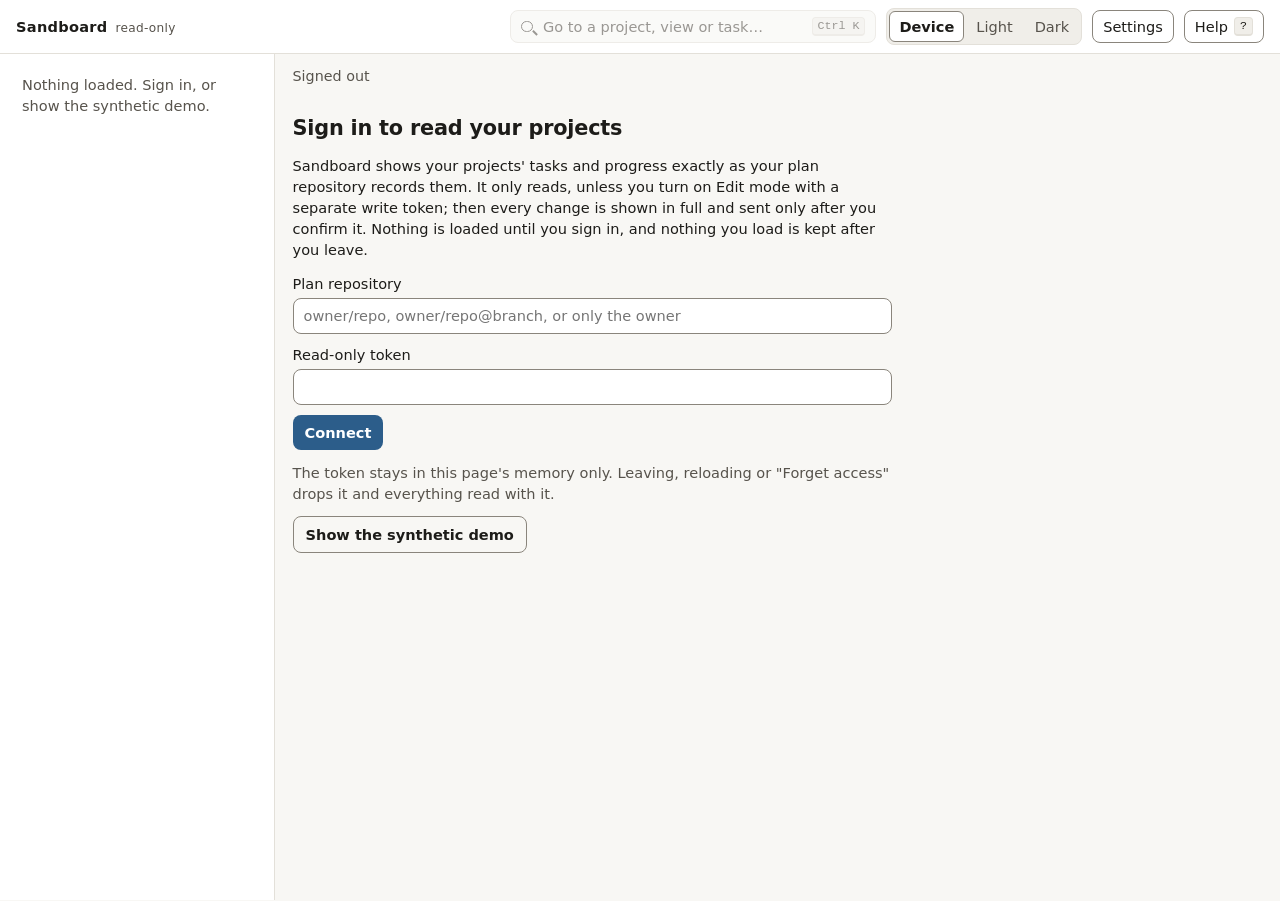
==== commit 83a3c69b: "Send only the issued action, pause Edit mode while projects reload, and let Cancel end a pending che" ====
--- a/src/index.html
+++ b/src/index.html
@@ -9,6 +9,7 @@
 <link rel="stylesheet" href="style.css">
 <script src="demo-data.js" defer></script>
 <script src="sb-core.js" defer></script>
+<script src="sb-write.js" defer></script>
 <script src="sb-readers.js" defer></script>
 <script src="sb-render.js" defer></script>
 <script src="sb-model.js" defer></script>
@@ -17,6 +18,7 @@
 <script src="sb-repos.js" defer></script>
 <script src="sb-home.js" defer></script>
 <script src="sb-taskviews.js" defer></script>
+<script src="sb-people.js" defer></script>
 <script src="sb-history.js" defer></script>
 <script src="sb-work.js" defer></script>
 <script src="sb-code.js" defer></script>
@@ -33,7 +35,8 @@
 <div class="shell" id="shell">
   <header class="top">
     <button type="button" class="tool menu-btn" id="menu" aria-expanded="false" aria-controls="side">Menu</button>
-    <div class="brand">Sandboard <small class="muted" id="mode" data-tip="Sandboard only reads. Nothing here can change a plan, a task or a repository.">read-only</small></div>
+    <div class="brand">Sandboard <small class="muted" id="mode" data-tip="Sandboard reads unless Edit mode is on. Nothing changes on GitHub without your confirmation.">read-only</small></div>
+    <span class="edit-bar" id="edit-bar" role="status" hidden><b>Edit mode</b> <span id="edit-who"></span> <button type="button" class="tool small" id="edit-leave">Leave Edit mode</button></span>
     <button type="button" class="tool jump" id="goto-open" aria-keyshortcuts="Control+K Meta+K" disabled><span class="lens" aria-hidden="true"></span>Go to a project, view or task… <kbd>Ctrl K</kbd></button>
     <div class="seg" role="group" aria-label="Theme">
       <button type="button" data-theme-choice="device" aria-pressed="true">Device</button>
@@ -42,6 +45,7 @@
     </div>
     <button type="button" class="tool" id="settings-open">Settings</button>
     <button type="button" class="tool" id="help-open" aria-keyshortcuts="?">Help <kbd>?</kbd></button>
+    <button type="button" class="tool" id="edit-open" hidden>Edit mode</button>
     <button type="button" class="tool" id="refresh" hidden>Refresh</button>
     <button type="button" class="tool" id="forget" hidden>Forget access</button>
   </header>
@@ -54,9 +58,10 @@
   </nav>
   <main id="main" tabindex="-1">
     <p class="state" id="state" role="status">Signed out</p>
+    <p class="notice write-result" id="write-result" role="status" hidden></p>
     <section id="signed-out" class="signed-out" aria-labelledby="signed-out-h">
       <h1 id="signed-out-h">Sign in to read your projects</h1>
-      <p class="plain">Sandboard shows your projects' tasks and progress exactly as your plan repository records them. It only reads: nothing here can change a plan, a task or a repository. Nothing is loaded until you sign in, and nothing you load is kept after you leave.</p>
+      <p class="plain">Sandboard shows your projects' tasks and progress exactly as your plan repository records them. It only reads, unless you turn on Edit mode with a separate write token; then every change is shown in full and sent only after you confirm it. Nothing is loaded until you sign in, and nothing you load is kept after you leave.</p>
       <form id="connect" autocomplete="off">
         <label>Plan repository <input id="plan-repo" name="plan-repo" placeholder="owner/repo, owner/repo@branch, or only the owner" spellcheck="false"></label>
         <label>Read-only token <input id="token" name="token" type="password" autocomplete="off" required></label>
@@ -80,9 +85,11 @@
     <dt><kbd>T</kbd></dt><dd>Open the task as a tab</dd>
     <dt><kbd>←</kbd> <kbd>→</kbd> on tabs</dt><dd>Move between tabs; <kbd>Delete</kbd> closes one</dd>
     <dt><kbd>←</kbd> <kbd>→</kbd> on a task tab's sections</dt><dd>Move between Details, Brief, Handover, Results, Cross-references and Related</dd>
+    <dt><kbd>G</kbd> then a letter</dt><dd>Go to: <kbd>H</kbd> Home, <kbd>P</kbd> Progress, <kbd>A</kbd> Atlas, <kbd>T</kbd> Timeline, <kbd>C</kbd> Calendar, <kbd>M</kbd> Members, <kbd>E</kbd> Teams, <kbd>I</kbd> Inbox, <kbd>S</kbd> Search, <kbd>R</kbd> All repositories; <kbd>D</kbd> switches between dark and light</dd>
+    <dt><kbd>Shift F10</kbd> or the menu key</dt><dd>On a project or a task: open it, star it, or copy or open its GitHub link (right-click does the same)</dd>
     <dt><kbd>Esc</kbd></dt><dd>Hide an explanation bubble; close the details, this help or Go to</dd>
   </dl>
-  <p class="muted">Sandboard only reads. There is no button that edits, assigns, merges, reviews, re-runs or publishes anything.</p>
+  <p class="muted">Sandboard only reads until you turn on Edit mode with a separate write token. In Edit mode every change is shown in full and sent only after you confirm it.</p>
   <h2 id="glossary-title">Words used here</h2>
   <p class="muted qual">The same explanations appear in a bubble when you rest the pointer on a word or move to it with the keyboard. Esc hides the bubble.</p>
   <dl class="props glossary" id="glossary" aria-labelledby="glossary-title"></dl>
@@ -115,9 +122,28 @@
   <h2 id="goto-title" class="sr">Go to</h2>
   <input id="goto-q" type="text" placeholder="Go to a project, a view or a task" autocomplete="off" spellcheck="false" role="combobox" aria-expanded="true" aria-controls="goto-list" aria-autocomplete="list" aria-label="Go to">
   <ul class="goto-list" id="goto-list" role="listbox" aria-label="Places"></ul>
-  <p class="muted qual">Goes to places only. To find words in the tasks, pull requests and files already read, go to Search.</p>
+  <p class="muted qual">Goes to places and runs a few commands that change only what is shown. To find words in the tasks, pull requests and files already read, go to Search.</p>
+</dialog>
+<dialog id="edit" aria-labelledby="edit-title">
+  <h2 id="edit-title">Turn on Edit mode</h2>
+  <p class="muted qual">Paste a separate fine-grained token with write permissions, made on GitHub for one owner and only the repositories you choose. It stays in this page's memory only, apart from the read token, until you leave Edit mode, sign out, reload or close the tab. Nothing is sent until you confirm each change.</p>
+  <form id="edit-form" autocomplete="off">
+    <label>Owner of the repositories <select id="edit-owner" name="edit-owner"></select></label>
+    <label>Write token <input id="write-token" name="write-token" type="password" autocomplete="off" required></label>
+    <p class="state" id="edit-state" role="status"></p>
+    <div class="actions"><button type="submit" class="btn">Turn on</button> <button type="button" class="btn ghost" id="edit-cancel">Cancel</button></div>
+  </form>
+</dialog>
+<dialog id="write-confirm" aria-labelledby="write-confirm-title">
+  <h2 id="write-confirm-title">Confirm this change</h2>
+  <p class="muted qual">This is exactly what will be sent to GitHub. Changing anything means confirming again.</p>
+  <dl class="props" id="write-fields"></dl>
+  <label id="write-type-row" hidden>This is hard to undo. Type <b id="write-type-what"></b> to confirm <input id="write-type" name="write-type" autocomplete="off" spellcheck="false"></label>
+  <div class="actions"><button type="button" class="btn" id="write-send">Send to GitHub</button> <button type="button" class="btn ghost" id="write-cancel">Cancel</button></div>
 </dialog>
 <div id="live" class="sr" role="status" aria-live="polite"></div>
+<div id="toast" class="toast" aria-hidden="true" hidden></div>
+<div id="ctx" class="ctx-menu" role="menu" aria-label="Actions" hidden></div>
 <div id="tip" class="tip" role="tooltip" hidden></div>
 <svg id="svg-ns" aria-hidden="true" hidden></svg>
 <noscript>Sandboard needs JavaScript.</noscript>
--- a/src/style.css
+++ b/src/style.css
@@ -558,6 +558,19 @@
 .tbody { min-width: 0; overflow-wrap: anywhere; }
 .tbody .ev-title { color: var(--muted); }
 @media (max-width: 1150px) { .home-grid { grid-template-columns: minmax(0, 1fr); } }
+/* Members and teams */
+.pchips { display: inline-flex; gap: 4px; flex-wrap: wrap; }
+button.linkchip { background: none; cursor: pointer; font: inherit; font-size: 0.74rem; min-height: 24px; }
+button.linkchip:hover { color: var(--fg); border-color: var(--control); }
+[data-member] { display: inline-flex; gap: 8px; align-items: center; }
+[data-member] .initial { margin-left: 0; }
+.member-head { display: flex; gap: 14px; align-items: center; }
+.initial.big { width: 3rem; height: 3rem; font-size: 1.05rem; margin-left: 0; }
+.team-grid { display: grid; grid-template-columns: repeat(auto-fill, minmax(17rem, 1fr)); gap: 14px; align-items: start; }
+.team-h { display: flex; gap: 8px; align-items: center; margin: 0 0 10px; font-size: 1rem; }
+.team-h .count { margin-left: auto; }
+.team-list { list-style: none; margin: 0; padding: 0; display: grid; gap: 8px; }
+.team-list li { display: flex; justify-content: space-between; gap: 8px; align-items: center; flex-wrap: wrap; }
 @media (max-width: 640px) { .kcells { grid-template-columns: repeat(2, minmax(0, 1fr)); } .kcell:nth-child(3) { border-left: 0; } .kcell:nth-child(n+3) { border-top: 1px solid var(--line); } }
 
 /* Left pane: top-level groups read as section headings; projects carry a tile, a status dot and counts. */
@@ -627,3 +640,31 @@
 .vpulls h4 { margin: 4px 0 6px; font-size: 0.85rem; }
 .vnone { margin: 0; font-size: 0.85rem; }
 .vshare { font-size: 0.85rem; display: inline-flex; align-items: center; gap: 4px; flex-wrap: wrap; }
+
+/* Favourites, saved views, the right-click menu, confirmations and arrival motion */
+.star.on { color: var(--accent); border-color: var(--accent); }
+.saved-views { display: flex; flex-wrap: wrap; gap: 6px 10px; align-items: center; }
+.saved-views > .label { margin: 0; }
+.sv { display: inline-flex; align-items: center; gap: 2px; border: 1px solid var(--line); border-radius: 999px; padding: 0 2px 0 10px; }
+.sv-x { background: none; border: 0; cursor: pointer; color: var(--muted); min-width: 24px; min-height: 24px; border-radius: 999px; }
+.sv-x:hover { color: var(--fg); background: var(--sunken); }
+.sv-form { display: inline-flex; gap: 6px; align-items: center; flex-wrap: wrap; }
+#view-name { min-height: 32px; padding: 3px 8px; border: 1px solid var(--control); border-radius: var(--r); background: var(--surface); }
+.ctx-menu { position: fixed; z-index: 70; min-width: 12rem; max-width: calc(100vw - 8px); padding: 4px; display: grid; background: var(--surface);
+  border: 1px solid var(--control); border-radius: var(--r); box-shadow: 0 6px 24px rgba(0, 0, 0, 0.18); }
+.ctx-menu [role=menuitem] { text-align: left; background: none; border: 0; padding: 7px 10px; border-radius: 4px; cursor: pointer; color: var(--fg); text-decoration: none; font: inherit; }
+.ctx-menu [role=menuitem]:hover, .ctx-menu [role=menuitem]:focus { background: var(--info-bg); color: var(--info-fg); }
+.toast { position: fixed; z-index: 65; right: 16px; bottom: 16px; max-width: calc(100vw - 32px); background: var(--fg); color: var(--bg);
+  padding: 8px 14px; border-radius: var(--r); box-shadow: 0 6px 24px rgba(0, 0, 0, 0.2); }
+@media (prefers-reduced-motion: no-preference) {
+  .arrive { animation: arrive 0.18s ease-out; }
+  @keyframes arrive { from { opacity: 0; transform: translateY(4px); } }
+  .toast.show { animation: toast-in 0.16s ease-out; }
+  @keyframes toast-in { from { opacity: 0; transform: translateY(6px); } }
+}
+
+/* Edit mode: a constant marker in the top bar while a write token is held, and the result of the last change. */
+.edit-bar { display: inline-flex; align-items: center; gap: 6px; padding: 2px 8px; border-radius: var(--r); background: var(--warn-bg); color: var(--warn-fg); border: 1px solid var(--warn-fg); font-size: 0.86rem; }
+.write-result { margin: 6px 0 0; }
+.write-result a { color: inherit; }
+#write-fields dd { white-space: pre-wrap; overflow-wrap: anywhere; max-height: 12rem; overflow: auto; }
